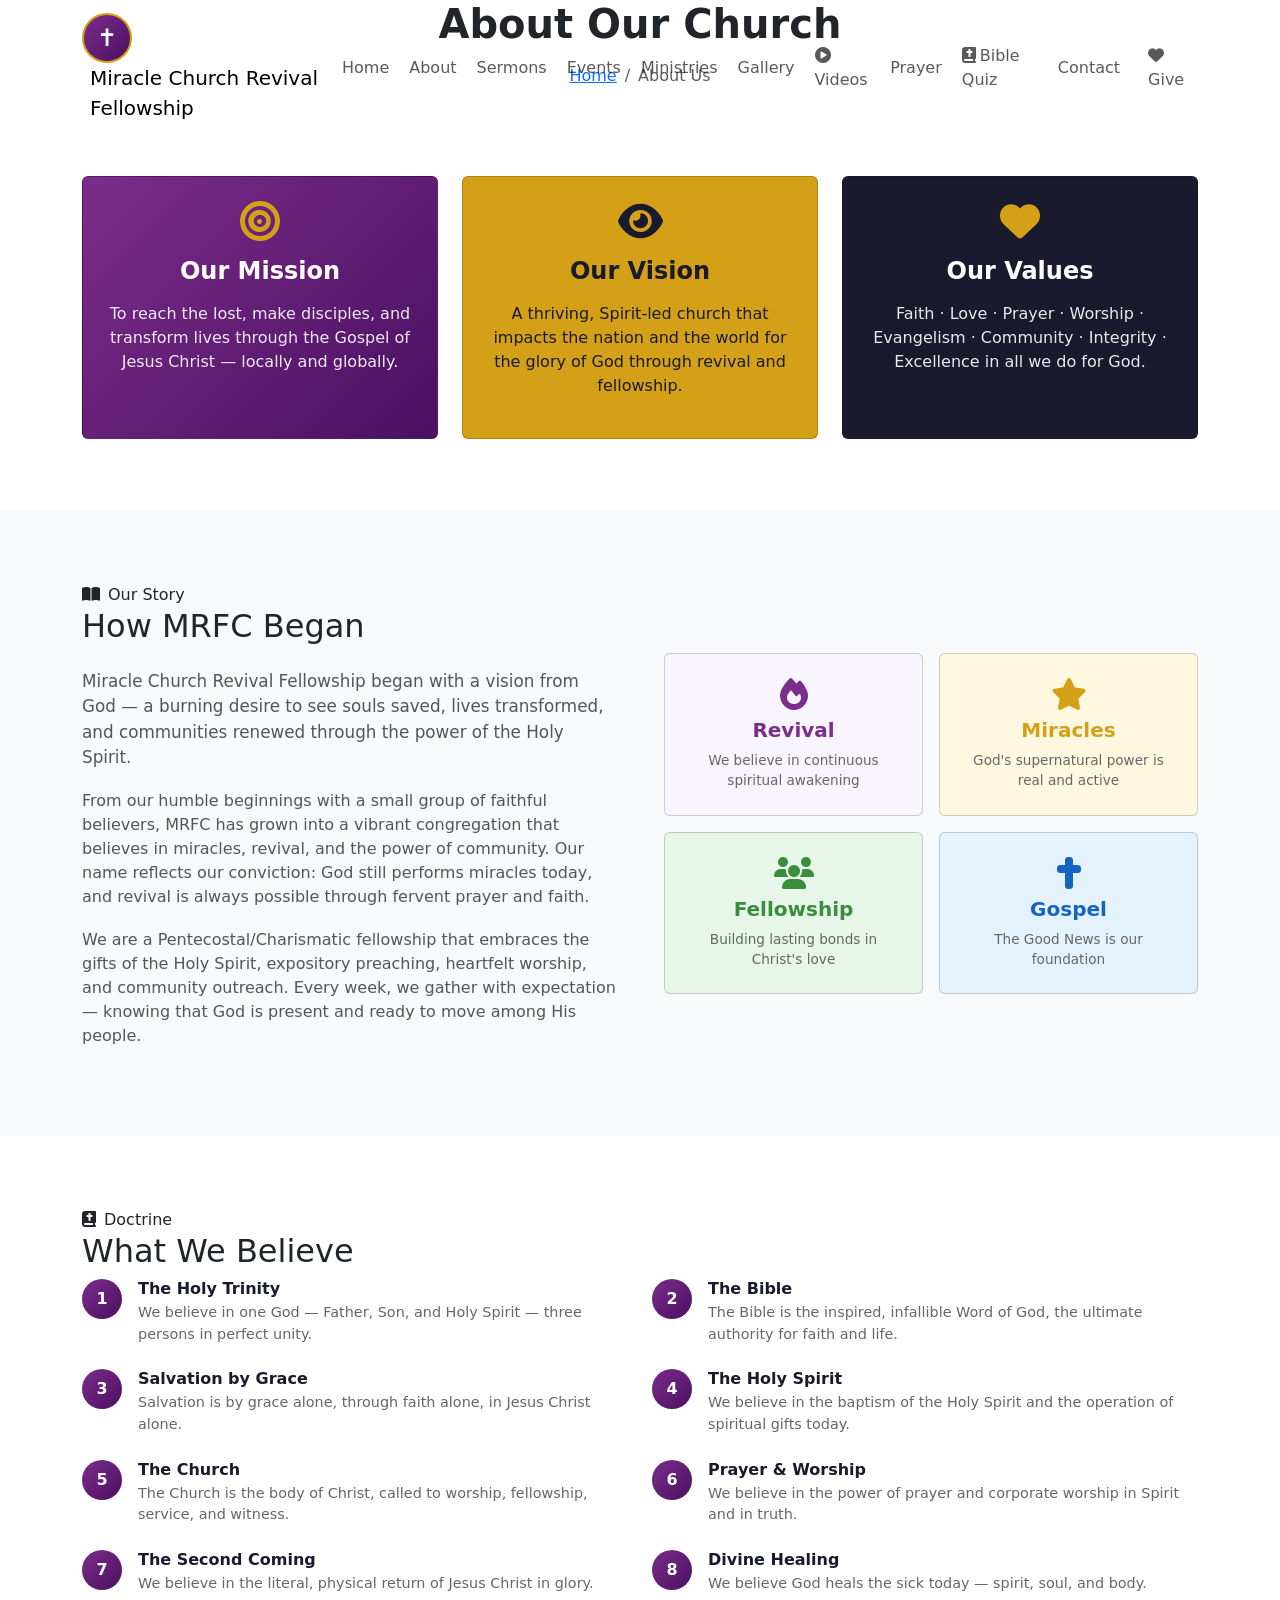
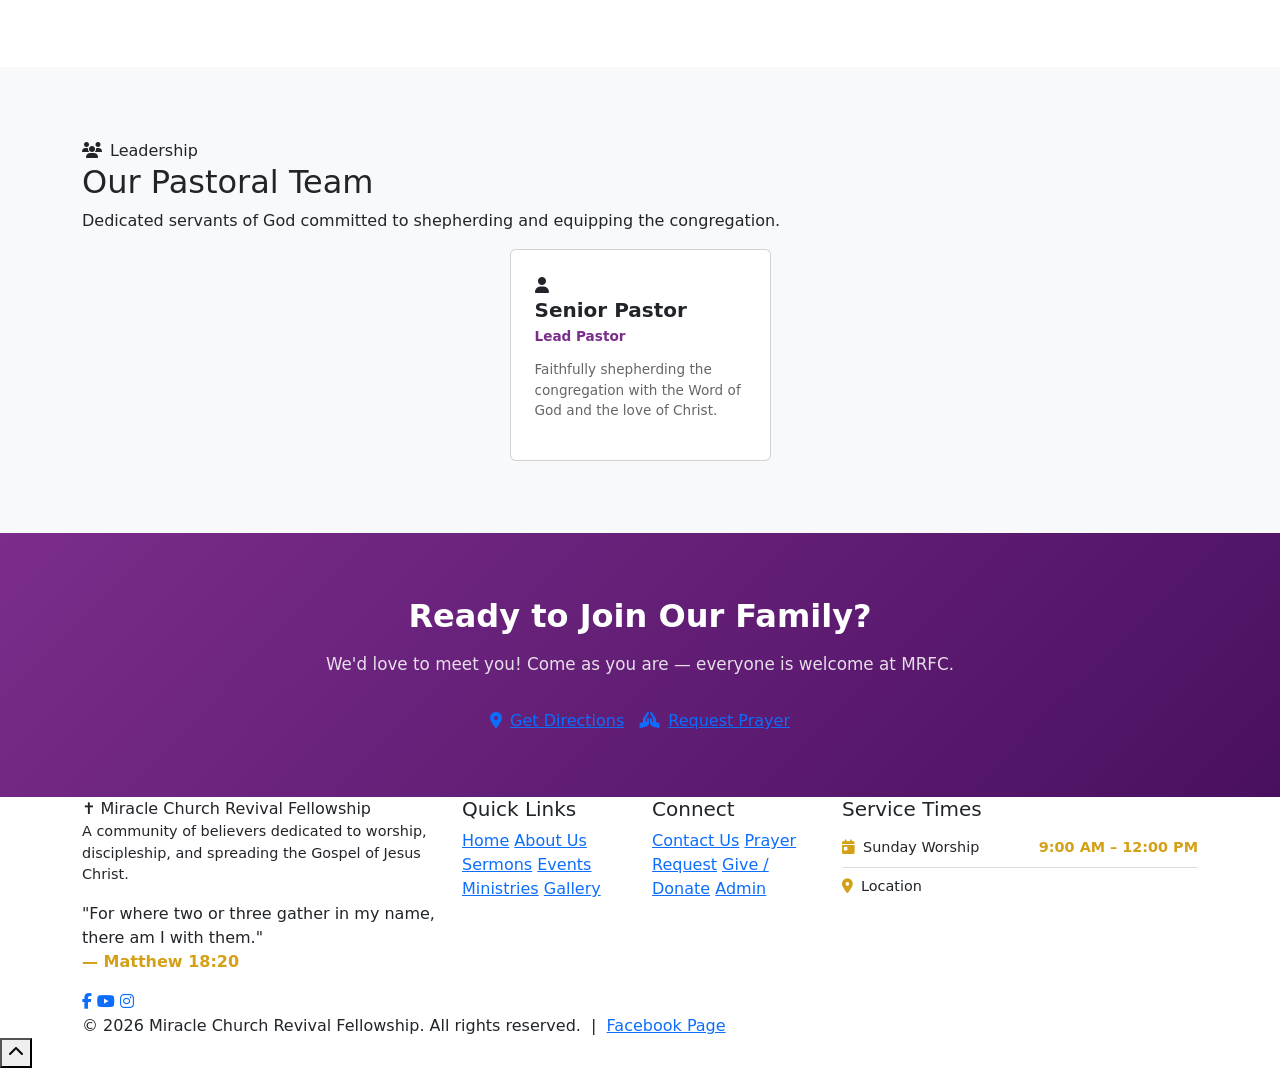
==== about.html @ a83b9168 "Add files via upload" ====
<!DOCTYPE html>
<html lang="en">
<head>
  <meta charset="UTF-8">
  <meta name="viewport" content="width=device-width, initial-scale=1.0">
  <meta name="description" content="Miracle Church Revival Fellowship - A place of worship, community, and spiritual growth. Join us every Sunday!">
  <meta property="og:title" content="Miracle Church Revival Fellowship">
  <meta property="og:description" content="A place of worship, community, and spiritual growth.">
  <meta property="og:type" content="website">
  <title>About Us | Miracle Church Revival Fellowship</title>

  <!-- Bootstrap 5 -->
  <link href="https://cdn.jsdelivr.net/npm/bootstrap@5.3.2/dist/css/bootstrap.min.css" rel="stylesheet">
  <!-- Font Awesome -->
  <link href="https://cdnjs.cloudflare.com/ajax/libs/font-awesome/6.5.0/css/all.min.css" rel="stylesheet">
  <!-- Google Fonts -->
  <link href="https://fonts.googleapis.com/css2?family=Playfair+Display:wght@700;800&family=Inter:wght@400;500;600;700;800&display=swap" rel="stylesheet">
  <!-- Custom CSS -->
  <link rel="stylesheet" href="static/css/style.css">
  
</head>
<body>

<!-- ===== NAVBAR ===== -->
<nav class="navbar navbar-expand-lg fixed-top" aria-label="Main navigation">
  <div class="container">
    <a class="navbar-brand" href="index.html">
      <div style="width:50px;height:50px;border-radius:50%;background:linear-gradient(135deg,#7B2D8B,#4a1060);display:flex;align-items:center;justify-content:center;border:2px solid #D4A017;font-size:1.5rem;color:#fff;">✝</div>
      <div class="brand-text ms-2">
        <div class="church-name">Miracle Church Revival</div>
        <div class="church-sub">Fellowship</div>
      </div>
    </a>

    <button class="navbar-toggler border-0" type="button" data-bs-toggle="collapse" data-bs-target="#navbarNav" aria-controls="navbarNav" aria-expanded="false" aria-label="Toggle navigation">
      <i class="fas fa-bars text-white fs-5"></i>
    </button>

    <div class="collapse navbar-collapse" id="navbarNav">
      <ul class="navbar-nav ms-auto align-items-lg-center gap-lg-1">
        <li class="nav-item"><a class="nav-link" href="index.html">Home</a></li>
        <li class="nav-item"><a class="nav-link" href="about.html">About</a></li>
        <li class="nav-item"><a class="nav-link" href="sermons.html">Sermons</a></li>
        <li class="nav-item"><a class="nav-link" href="events.html">Events</a></li>
        <li class="nav-item"><a class="nav-link" href="ministries.html">Ministries</a></li>
        <li class="nav-item"><a class="nav-link" href="gallery.html">Gallery</a></li>
        <li class="nav-item"><a class="nav-link" href="videos.html"><i class="fas fa-play-circle me-1"></i>Videos</a></li>
        <li class="nav-item"><a class="nav-link" href="prayer-request.html">Prayer</a></li>
        <li class="nav-item"><a class="nav-link" href="quiz.html"><i class="fas fa-bible me-1"></i>Bible Quiz</a></li>
        <li class="nav-item"><a class="nav-link" href="contact.html">Contact</a></li>
        <li class="nav-item ms-lg-2"><a class="nav-link nav-give-btn" href="give.html"><i class="fas fa-heart me-1"></i>Give</a></li>
      </ul>
    </div>
  </div>
</nav>

<!-- ===== MESSAGES ===== -->


<!-- ===== MAIN CONTENT ===== -->
<main>
  

<div class="page-hero">
  <div class="container text-center">
    <h1 class="fw-bold mb-3">About Our Church</h1>
    <nav aria-label="breadcrumb">
      <ol class="breadcrumb justify-content-center">
        <li class="breadcrumb-item"><a href="index.html">Home</a></li>
        <li class="breadcrumb-item active">About Us</li>
      </ol>
    </nav>
  </div>
</div>

<!-- Mission / Vision / Values -->
<section class="py-5 bg-white">
  <div class="container py-4">
    <div class="row g-4 justify-content-center">
      <div class="col-lg-4 col-md-6">
        <div class="card h-100 text-center p-4" style="background:linear-gradient(135deg,#7B2D8B,#4a1060);color:#fff;">
          <i class="fas fa-bullseye fs-1 mb-3" style="color:#D4A017;"></i>
          <h2 class="fw-bold mb-3 h4">Our Mission</h2>
          <p style="opacity:0.9;">To reach the lost, make disciples, and transform lives through the Gospel of Jesus Christ — locally and globally.</p>
        </div>
      </div>
      <div class="col-lg-4 col-md-6">
        <div class="card h-100 text-center p-4" style="background:#D4A017;color:#1a1a2e;">
          <i class="fas fa-eye fs-1 mb-3"></i>
          <h2 class="fw-bold mb-3 h4">Our Vision</h2>
          <p>A thriving, Spirit-led church that impacts the nation and the world for the glory of God through revival and fellowship.</p>
        </div>
      </div>
      <div class="col-lg-4 col-md-6">
        <div class="card h-100 text-center p-4" style="background:#1a1a2e;color:#fff;">
          <i class="fas fa-heart fs-1 mb-3" style="color:#D4A017;"></i>
          <h2 class="fw-bold mb-3 h4">Our Values</h2>
          <p style="opacity:0.9;">Faith · Love · Prayer · Worship · Evangelism · Community · Integrity · Excellence in all we do for God.</p>
        </div>
      </div>
    </div>
  </div>
</section>

<!-- Our Story -->
<section class="py-5 bg-light">
  <div class="container py-4">
    <div class="row align-items-center g-5">
      <div class="col-lg-6">
        <div class="section-label"><i class="fas fa-book-open me-2"></i>Our Story</div>
        <h2 class="section-title">How <span>MRFC</span> Began</h2>
        <div class="section-divider" style="margin:0 0 1.5rem;"></div>
        <p style="color:#555;font-size:1.05rem;margin-bottom:1.2rem;">
          Miracle Church Revival Fellowship began with a vision from God — a burning desire to see souls saved, lives transformed, and communities renewed through the power of the Holy Spirit.
        </p>
        <p style="color:#555;margin-bottom:1.2rem;">
          From our humble beginnings with a small group of faithful believers, MRFC has grown into a vibrant congregation that believes in miracles, revival, and the power of community. Our name reflects our conviction: God still performs miracles today, and revival is always possible through fervent prayer and faith.
        </p>
        <p style="color:#555;">
          We are a Pentecostal/Charismatic fellowship that embraces the gifts of the Holy Spirit, expository preaching, heartfelt worship, and community outreach. Every week, we gather with expectation — knowing that God is present and ready to move among His people.
        </p>
      </div>
      <div class="col-lg-6">
        <div class="row g-3">
          <div class="col-6">
            <div class="card text-center p-4" style="background:#f8f5ff;">
              <i class="fas fa-fire fs-2 mb-2" style="color:#7B2D8B;"></i>
              <h3 class="fw-bold h5" style="color:#7B2D8B;">Revival</h3>
              <p style="font-size:0.85rem;color:#666;margin:0;">We believe in continuous spiritual awakening</p>
            </div>
          </div>
          <div class="col-6">
            <div class="card text-center p-4" style="background:#fff8e1;">
              <i class="fas fa-star fs-2 mb-2" style="color:#D4A017;"></i>
              <h3 class="fw-bold h5" style="color:#D4A017;">Miracles</h3>
              <p style="font-size:0.85rem;color:#666;margin:0;">God's supernatural power is real and active</p>
            </div>
          </div>
          <div class="col-6">
            <div class="card text-center p-4" style="background:#e8f5e9;">
              <i class="fas fa-users fs-2 mb-2" style="color:#388e3c;"></i>
              <h3 class="fw-bold h5" style="color:#388e3c;">Fellowship</h3>
              <p style="font-size:0.85rem;color:#666;margin:0;">Building lasting bonds in Christ's love</p>
            </div>
          </div>
          <div class="col-6">
            <div class="card text-center p-4" style="background:#e3f2fd;">
              <i class="fas fa-cross fs-2 mb-2" style="color:#1565c0;"></i>
              <h3 class="fw-bold h5" style="color:#1565c0;">Gospel</h3>
              <p style="font-size:0.85rem;color:#666;margin:0;">The Good News is our foundation</p>
            </div>
          </div>
        </div>
      </div>
    </div>
  </div>
</section>

<!-- What We Believe -->
<section class="py-5 bg-white">
  <div class="container py-4">
    <div class="section-header">
      <div class="section-label"><i class="fas fa-bible me-2"></i>Doctrine</div>
      <h2 class="section-title">What We <span>Believe</span></h2>
      <div class="section-divider"></div>
    </div>
    <div class="row g-4">
      
      <div class="col-lg-6">
        <div class="d-flex gap-3 align-items-start">
          <div style="min-width:40px;height:40px;background:linear-gradient(135deg,#7B2D8B,#4a1060);border-radius:50%;display:flex;align-items:center;justify-content:center;color:#fff;font-weight:700;">1</div>
          <div>
            <h6 class="fw-bold mb-1" style="color:#1a1a2e;">
              The Holy Trinity
            </h6>
            <p style="color:#666;font-size:0.9rem;margin:0;">
              We believe in one God — Father, Son, and Holy Spirit — three persons in perfect unity.
            </p>
          </div>
        </div>
      </div>
      
      <div class="col-lg-6">
        <div class="d-flex gap-3 align-items-start">
          <div style="min-width:40px;height:40px;background:linear-gradient(135deg,#7B2D8B,#4a1060);border-radius:50%;display:flex;align-items:center;justify-content:center;color:#fff;font-weight:700;">2</div>
          <div>
            <h6 class="fw-bold mb-1" style="color:#1a1a2e;">
              The Bible
            </h6>
            <p style="color:#666;font-size:0.9rem;margin:0;">
              The Bible is the inspired, infallible Word of God, the ultimate authority for faith and life.
            </p>
          </div>
        </div>
      </div>
      
      <div class="col-lg-6">
        <div class="d-flex gap-3 align-items-start">
          <div style="min-width:40px;height:40px;background:linear-gradient(135deg,#7B2D8B,#4a1060);border-radius:50%;display:flex;align-items:center;justify-content:center;color:#fff;font-weight:700;">3</div>
          <div>
            <h6 class="fw-bold mb-1" style="color:#1a1a2e;">
              Salvation by Grace
            </h6>
            <p style="color:#666;font-size:0.9rem;margin:0;">
              Salvation is by grace alone, through faith alone, in Jesus Christ alone.
            </p>
          </div>
        </div>
      </div>
      
      <div class="col-lg-6">
        <div class="d-flex gap-3 align-items-start">
          <div style="min-width:40px;height:40px;background:linear-gradient(135deg,#7B2D8B,#4a1060);border-radius:50%;display:flex;align-items:center;justify-content:center;color:#fff;font-weight:700;">4</div>
          <div>
            <h6 class="fw-bold mb-1" style="color:#1a1a2e;">
              The Holy Spirit
            </h6>
            <p style="color:#666;font-size:0.9rem;margin:0;">
              We believe in the baptism of the Holy Spirit and the operation of spiritual gifts today.
            </p>
          </div>
        </div>
      </div>
      
      <div class="col-lg-6">
        <div class="d-flex gap-3 align-items-start">
          <div style="min-width:40px;height:40px;background:linear-gradient(135deg,#7B2D8B,#4a1060);border-radius:50%;display:flex;align-items:center;justify-content:center;color:#fff;font-weight:700;">5</div>
          <div>
            <h6 class="fw-bold mb-1" style="color:#1a1a2e;">
              The Church
            </h6>
            <p style="color:#666;font-size:0.9rem;margin:0;">
              The Church is the body of Christ, called to worship, fellowship, service, and witness.
            </p>
          </div>
        </div>
      </div>
      
      <div class="col-lg-6">
        <div class="d-flex gap-3 align-items-start">
          <div style="min-width:40px;height:40px;background:linear-gradient(135deg,#7B2D8B,#4a1060);border-radius:50%;display:flex;align-items:center;justify-content:center;color:#fff;font-weight:700;">6</div>
          <div>
            <h6 class="fw-bold mb-1" style="color:#1a1a2e;">
              Prayer & Worship
            </h6>
            <p style="color:#666;font-size:0.9rem;margin:0;">
              We believe in the power of prayer and corporate worship in Spirit and in truth.
            </p>
          </div>
        </div>
      </div>
      
      <div class="col-lg-6">
        <div class="d-flex gap-3 align-items-start">
          <div style="min-width:40px;height:40px;background:linear-gradient(135deg,#7B2D8B,#4a1060);border-radius:50%;display:flex;align-items:center;justify-content:center;color:#fff;font-weight:700;">7</div>
          <div>
            <h6 class="fw-bold mb-1" style="color:#1a1a2e;">
              The Second Coming
            </h6>
            <p style="color:#666;font-size:0.9rem;margin:0;">
              We believe in the literal, physical return of Jesus Christ in glory.
            </p>
          </div>
        </div>
      </div>
      
      <div class="col-lg-6">
        <div class="d-flex gap-3 align-items-start">
          <div style="min-width:40px;height:40px;background:linear-gradient(135deg,#7B2D8B,#4a1060);border-radius:50%;display:flex;align-items:center;justify-content:center;color:#fff;font-weight:700;">8</div>
          <div>
            <h6 class="fw-bold mb-1" style="color:#1a1a2e;">
              Divine Healing
            </h6>
            <p style="color:#666;font-size:0.9rem;margin:0;">
              We believe God heals the sick today — spirit, soul, and body.
            </p>
          </div>
        </div>
      </div>
      
    </div>
  </div>
</section>

<!-- Leadership Team -->
<section class="py-5 bg-light">
  <div class="container py-4">
    <div class="section-header">
      <div class="section-label"><i class="fas fa-users me-2"></i>Leadership</div>
      <h2 class="section-title">Our <span>Pastoral Team</span></h2>
      <div class="section-divider"></div>
      <p class="section-subtitle">Dedicated servants of God committed to shepherding and equipping the congregation.</p>
    </div>
    <div class="row g-4 justify-content-center">
      
      <div class="col-lg-3 col-md-4 col-6">
        <div class="card staff-card h-100 p-4">
          <div class="staff-photo-placeholder"><i class="fas fa-user"></i></div>
          <h3 class="fw-bold mb-1 h5">Senior Pastor</h3>
          <p style="color:#7B2D8B;font-weight:600;font-size:0.85rem;margin-bottom:0.8rem;">Lead Pastor</p>
          <p style="color:#666;font-size:0.85rem;">Faithfully shepherding the congregation with the Word of God and the love of Christ.</p>
        </div>
      </div>
      
    </div>
  </div>
</section>

<!-- Connect CTA -->
<section class="py-5" style="background:linear-gradient(135deg,#7B2D8B,#4a1060);">
  <div class="container py-3 text-center text-white">
    <h2 class="fw-bold mb-3">Ready to Join Our Family?</h2>
    <p style="opacity:0.85;font-size:1.05rem;margin-bottom:2rem;">We'd love to meet you! Come as you are — everyone is welcome at MRFC.</p>
    <div class="d-flex flex-wrap justify-content-center gap-3">
      <a href="contact.html" class="btn-hero-primary"><i class="fas fa-map-marker-alt me-2"></i>Get Directions</a>
      <a href="prayer-request.html" class="btn-hero-outline"><i class="fas fa-hands-praying me-2"></i>Request Prayer</a>
    </div>
  </div>
</section>


</main>

<!-- ===== FOOTER ===== -->
<footer>
  <div class="container">
    <div class="row g-4">
      <!-- Brand -->
      <div class="col-lg-4 col-md-6">
        <div class="footer-brand">✝ Miracle Church Revival Fellowship</div>
        <p style="font-size:0.9rem;margin-bottom:1rem;">A community of believers dedicated to worship, discipleship, and spreading the Gospel of Jesus Christ.</p>
        <div class="footer-verse">
          "For where two or three gather in my name, there am I with them."<br>
          <strong style="color:#D4A017;">— Matthew 18:20</strong>
        </div>
        <div class="social-links mt-3">
          <a href="https://www.facebook.com/miraclerevival.fellowshipchurch" target="_blank" rel="noopener" aria-label="Facebook"><i class="fab fa-facebook-f"></i></a>
          <a href="#" aria-label="YouTube"><i class="fab fa-youtube"></i></a>
          <a href="#" aria-label="Instagram"><i class="fab fa-instagram"></i></a>
        </div>
      </div>
      <!-- Quick Links -->
      <div class="col-lg-2 col-md-6">
        <h5>Quick Links</h5>
        <a href="index.html">Home</a>
        <a href="about.html">About Us</a>
        <a href="sermons.html">Sermons</a>
        <a href="events.html">Events</a>
        <a href="ministries.html">Ministries</a>
        <a href="gallery.html">Gallery</a>
      </div>
      <!-- Connect -->
      <div class="col-lg-2 col-md-6">
        <h5>Connect</h5>
        <a href="contact.html">Contact Us</a>
        <a href="prayer-request.html">Prayer Request</a>
        <a href="give.html">Give / Donate</a>
        <a href="#">Admin</a>
      </div>
      <!-- Service Times -->
      <div class="col-lg-4 col-md-6">
        <h5>Service Times</h5>
        <div style="font-size:0.9rem;">
          <div class="d-flex justify-content-between py-2 border-bottom border-secondary border-opacity-25">
            <span><i class="fas fa-calendar-day me-2" style="color:#D4A017;"></i>Sunday Worship</span>
            <span style="color:#D4A017;font-weight:600;">9:00 AM – 12:00 PM</span>
          </div>
          <div class="d-flex justify-content-between py-2">
            <span><i class="fas fa-map-marker-alt me-2" style="color:#D4A017;"></i>Location</span>
            <span style="color:rgba(255,255,255,0.7);">Surigao del Norte</span>
          </div>
        </div>
      </div>
    </div>
  </div>
  <div class="footer-bottom">
    <div class="container">
      &copy; 2026 Miracle Church Revival Fellowship. All rights reserved. &nbsp;|&nbsp;
      <a href="https://www.facebook.com/miraclerevival.fellowshipchurch" target="_blank" rel="noopener">Facebook Page</a>
    </div>
  </div>
</footer>

<!-- Back to Top -->
<button id="backToTop" aria-label="Back to top"><i class="fas fa-chevron-up"></i></button>

<!-- Gallery Modal -->
<div class="modal fade" id="galleryModal" tabindex="-1" aria-label="Gallery image">
  <div class="modal-dialog modal-lg modal-dialog-centered">
    <div class="modal-content bg-dark border-0">
      <div class="modal-header border-0">
        <button type="button" class="btn-close btn-close-white" data-bs-dismiss="modal" aria-label="Close"></button>
      </div>
      <div class="modal-body text-center p-0">
        <img src="" alt="Gallery" style="max-width:100%;max-height:80vh;object-fit:contain;">
      </div>
    </div>
  </div>
</div>

<!-- Bootstrap JS -->
<script src="https://cdn.jsdelivr.net/npm/bootstrap@5.3.2/dist/js/bootstrap.bundle.min.js"></script>
<!-- Custom JS -->
<script src="static/js/main.js"></script>

</body>
</html>
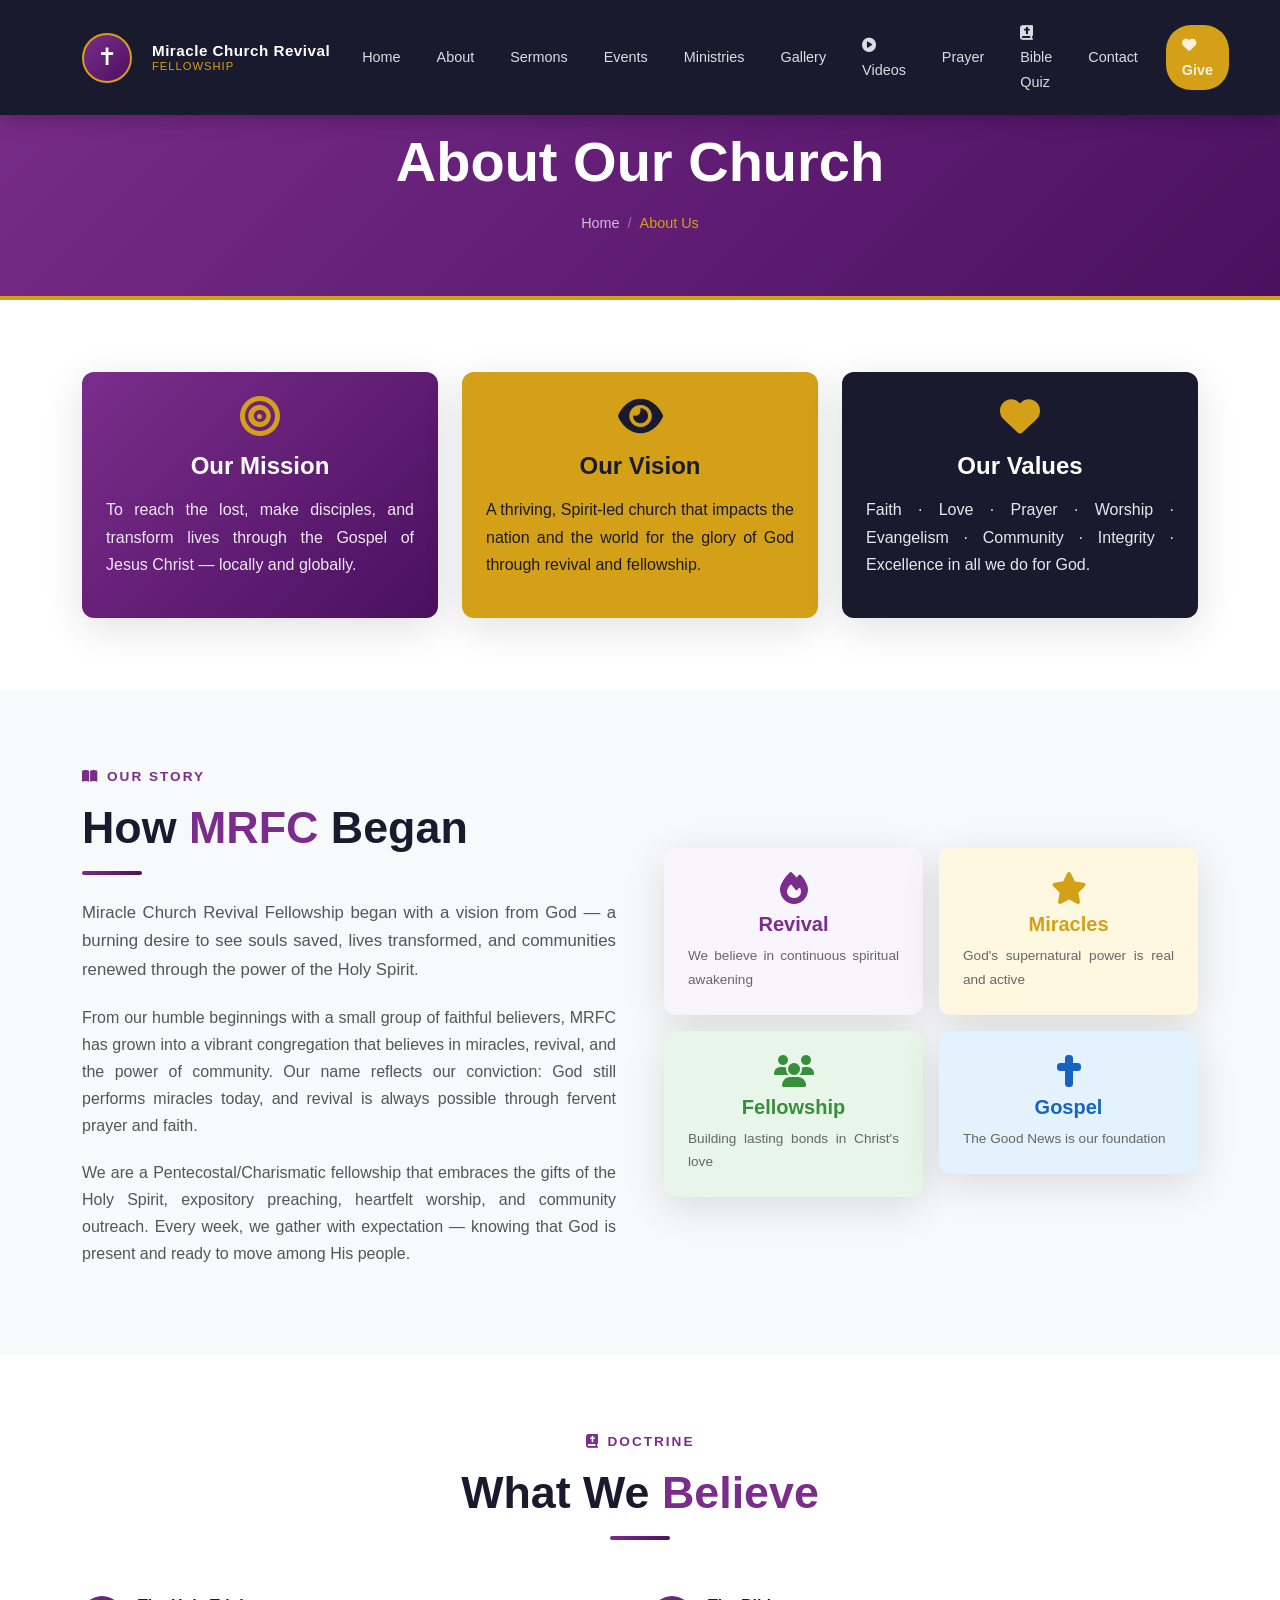
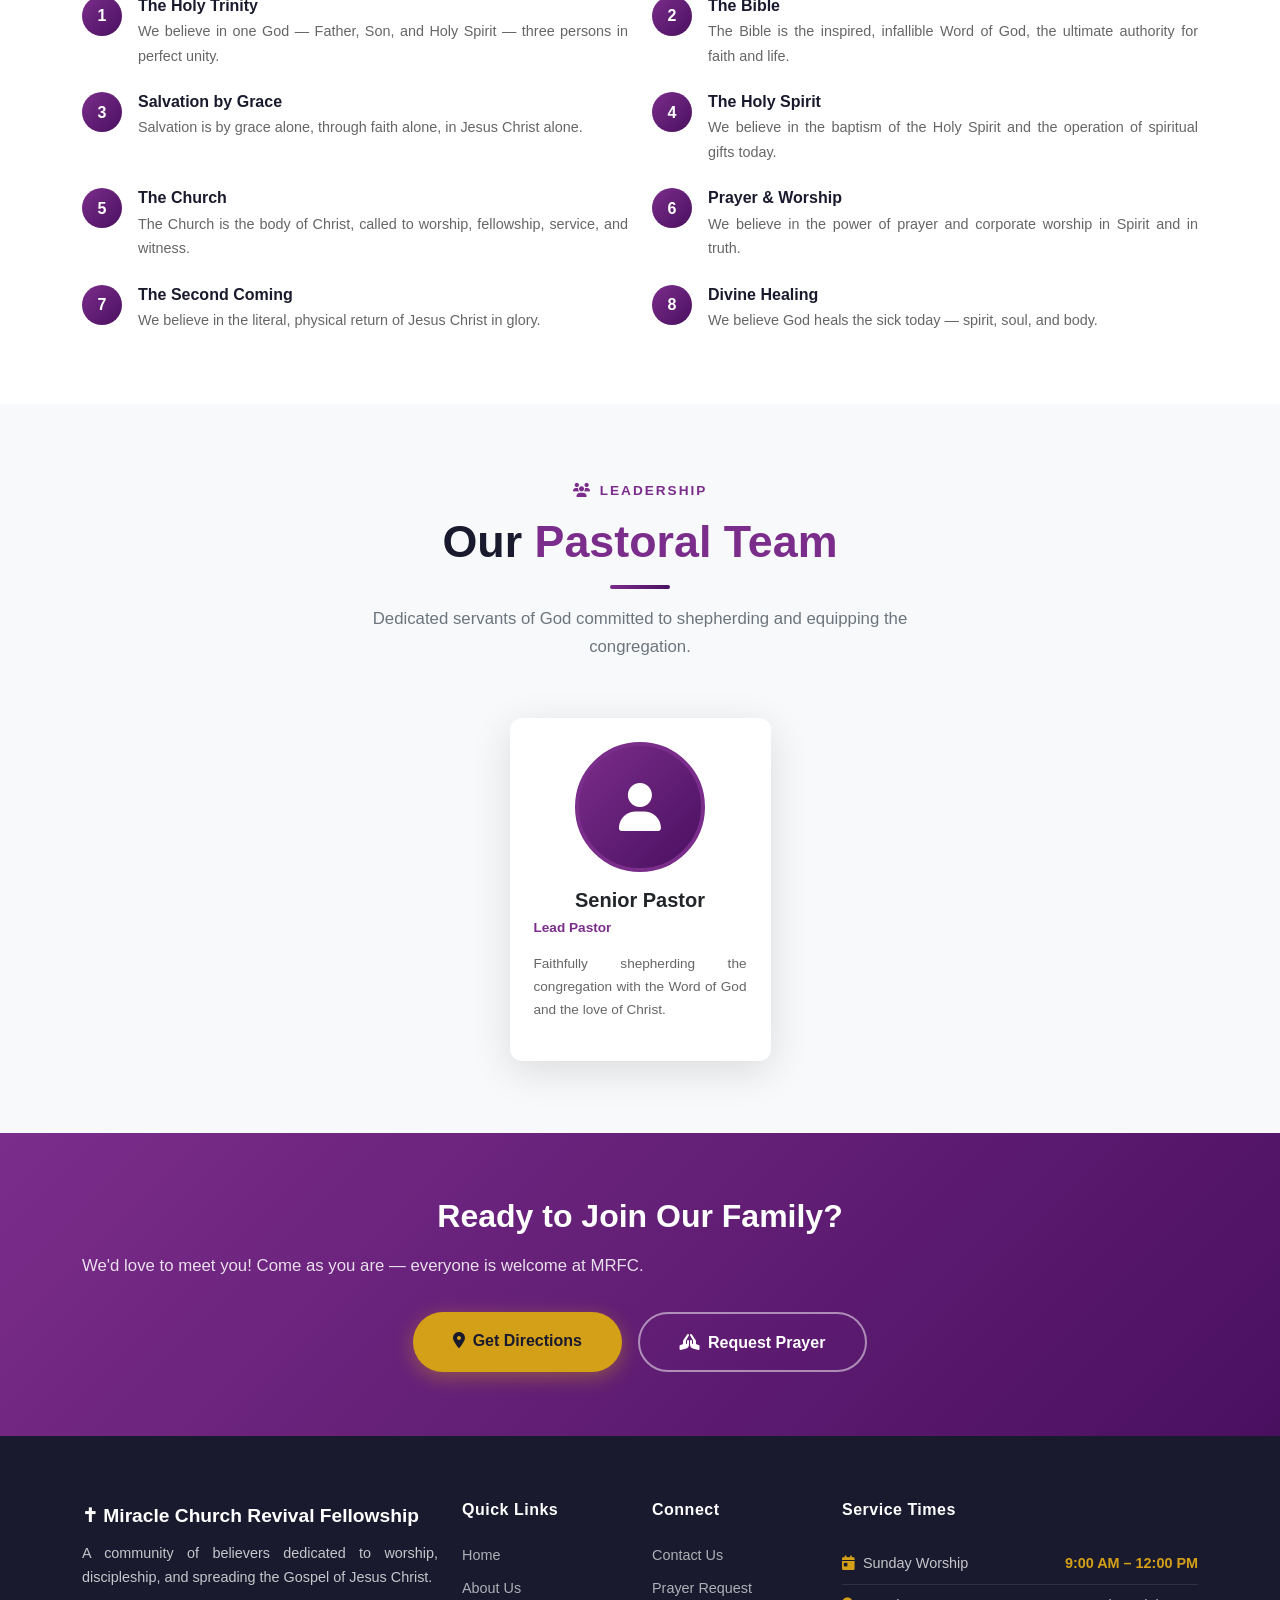
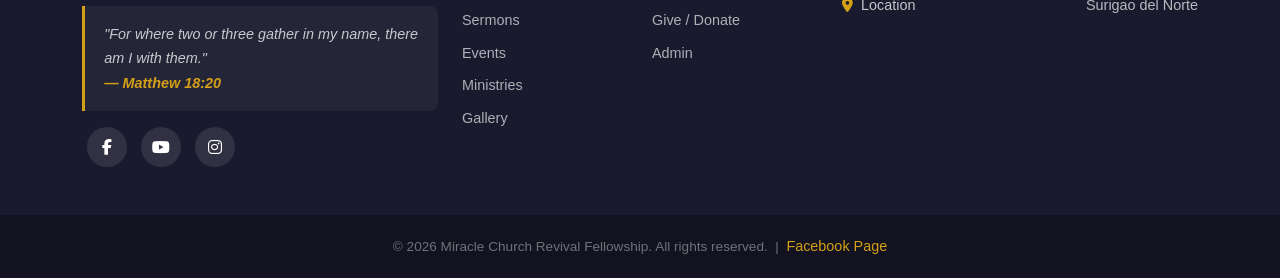
==== commit 8f6d4ec0: "Add files via upload" ====
--- a/about.html
+++ b/about.html
@@ -17,7 +17,924 @@
   <!-- Google Fonts -->
   <link href="https://fonts.googleapis.com/css2?family=Playfair+Display:wght@700;800&family=Inter:wght@400;500;600;700;800&display=swap" rel="stylesheet">
   <!-- Custom CSS -->
-  <link rel="stylesheet" href="static/css/style.css">
+  <style>
+/* ========================================
+   MRFC - Miracle Church Revival Fellowship
+   Main Stylesheet
+======================================== */
+
+:root {
+  --primary: #7B2D8B;
+  --primary-dark: #5a1f68;
+  --primary-light: #9c4aad;
+  --secondary: #D4A017;
+  --secondary-dark: #b88a12;
+  --dark: #1a1a2e;
+  --light: #f8f9fa;
+  --text-muted: #6c757d;
+  --white: #ffffff;
+  --gradient: linear-gradient(135deg, #7B2D8B 0%, #4a1060 100%);
+  --shadow: 0 10px 40px rgba(0,0,0,0.12);
+  --shadow-hover: 0 20px 60px rgba(0,0,0,0.2);
+  --radius: 12px;
+  --transition: all 0.3s ease;
+}
+
+* { box-sizing: border-box; margin: 0; padding: 0; }
+
+body {
+  font-family: 'Segoe UI', Tahoma, Geneva, Verdana, sans-serif;
+  color: #333;
+  line-height: 1.7;
+  overflow-x: hidden;
+}
+
+a { text-decoration: none; color: inherit; transition: var(--transition); }
+img { max-width: 100%; height: auto; }
+
+/* Justify all paragraph text for readability */
+p { text-align: justify; }
+
+/* Keep centered text in designated areas */
+.section-header p,
+.section-subtitle,
+.prayer-bg p,
+.hero-subtitle { text-align: center; }
+
+/* ---- Scrollbar ---- */
+::-webkit-scrollbar { width: 6px; }
+::-webkit-scrollbar-track { background: #f1f1f1; }
+::-webkit-scrollbar-thumb { background: var(--primary); border-radius: 3px; }
+
+/* ======== NAVBAR ======== */
+.navbar {
+  background: var(--dark) !important;
+  padding: 0.8rem 0;
+  transition: var(--transition);
+  box-shadow: 0 2px 20px rgba(0,0,0,0.3);
+}
+
+.navbar.scrolled {
+  background: var(--dark) !important;
+  padding: 0.5rem 0;
+  box-shadow: 0 4px 30px rgba(0,0,0,0.6) !important;
+  border-bottom: 2px solid var(--secondary);
+}
+
+.navbar-brand {
+  display: flex;
+  align-items: center;
+  gap: 12px;
+}
+
+.navbar-brand .brand-logo {
+  width: 50px;
+  height: 50px;
+  border-radius: 50%;
+  border: 2px solid var(--secondary);
+  object-fit: cover;
+}
+
+.brand-text {
+  line-height: 1.2;
+}
+
+.brand-text .church-name {
+  font-size: 0.95rem;
+  font-weight: 700;
+  color: var(--white);
+  letter-spacing: 0.5px;
+}
+
+.brand-text .church-sub {
+  font-size: 0.7rem;
+  color: var(--secondary);
+  letter-spacing: 1px;
+  text-transform: uppercase;
+}
+
+.navbar-nav .nav-link {
+  color: rgba(255,255,255,0.85) !important;
+  font-weight: 500;
+  padding: 0.5rem 1rem !important;
+  border-radius: 6px;
+  transition: var(--transition);
+  font-size: 0.9rem;
+}
+
+.navbar-nav .nav-link:hover,
+.navbar-nav .nav-link.active {
+  color: var(--secondary) !important;
+  background: rgba(255,255,255,0.05);
+}
+
+.nav-give-btn {
+  background: var(--secondary) !important;
+  color: var(--dark) !important;
+  font-weight: 700 !important;
+  padding: 0.4rem 1.2rem !important;
+  border-radius: 25px !important;
+}
+
+.nav-give-btn:hover {
+  background: var(--secondary-dark) !important;
+  transform: translateY(-1px);
+}
+
+/* ======== HERO ======== */
+.hero-section {
+  min-height: 100vh;
+  background: var(--gradient);
+  display: flex;
+  align-items: center;
+  position: relative;
+  overflow: hidden;
+}
+
+.hero-section::before {
+  content: '';
+  position: absolute;
+  inset: 0;
+  background: url('data:image/svg+xml,<svg xmlns="http://www.w3.org/2000/svg" viewBox="0 0 1440 320"><path fill="rgba(255,255,255,0.03)" d="M0,192L48,197.3C96,203,192,213,288,229.3C384,245,480,267,576,261.3C672,256,768,224,864,197.3C960,171,1056,149,1152,154.7C1248,160,1344,192,1392,208L1440,224L1440,320L1392,320C1344,320,1248,320,1152,320C1056,320,960,320,864,320C768,320,672,320,576,320C480,320,384,320,288,320C192,320,96,320,48,320L0,320Z"></path></svg>') bottom no-repeat;
+  background-size: cover;
+}
+
+.hero-section::after {
+  content: '';
+  position: absolute;
+  top: -50%;
+  right: -10%;
+  width: 600px;
+  height: 600px;
+  background: radial-gradient(circle, rgba(255,255,255,0.05) 0%, transparent 70%);
+  border-radius: 50%;
+}
+
+.hero-content {
+  position: relative;
+  z-index: 2;
+}
+
+.hero-badge {
+  display: inline-block;
+  background: rgba(212, 160, 23, 0.2);
+  border: 1px solid var(--secondary);
+  color: var(--secondary);
+  padding: 0.4rem 1.2rem;
+  border-radius: 25px;
+  font-size: 0.85rem;
+  font-weight: 600;
+  letter-spacing: 1px;
+  text-transform: uppercase;
+  margin-bottom: 1.5rem;
+}
+
+.hero-title {
+  font-size: clamp(2.5rem, 6vw, 4.5rem);
+  font-weight: 800;
+  color: var(--white);
+  line-height: 1.1;
+  margin-bottom: 1.5rem;
+}
+
+.hero-title span {
+  color: var(--secondary);
+}
+
+.hero-subtitle {
+  font-size: 1.2rem;
+  color: rgba(255,255,255,0.8);
+  margin-bottom: 2.5rem;
+  max-width: 500px;
+}
+
+.hero-verse {
+  background: rgba(255,255,255,0.1);
+  border-left: 4px solid var(--secondary);
+  padding: 1rem 1.5rem;
+  border-radius: 0 8px 8px 0;
+  margin-bottom: 2.5rem;
+  font-style: italic;
+  color: rgba(255,255,255,0.9);
+  font-size: 1rem;
+}
+
+.hero-buttons {
+  display: flex;
+  gap: 1rem;
+  flex-wrap: wrap;
+}
+
+.btn-hero-primary {
+  background: var(--secondary);
+  color: var(--dark);
+  padding: 0.9rem 2.5rem;
+  border-radius: 30px;
+  font-weight: 700;
+  font-size: 1rem;
+  border: none;
+  transition: var(--transition);
+  box-shadow: 0 5px 20px rgba(212, 160, 23, 0.4);
+}
+
+.btn-hero-primary:hover {
+  background: var(--secondary-dark);
+  transform: translateY(-3px);
+  box-shadow: 0 10px 30px rgba(212, 160, 23, 0.5);
+  color: var(--dark);
+}
+
+.btn-hero-outline {
+  background: transparent;
+  color: var(--white);
+  padding: 0.9rem 2.5rem;
+  border-radius: 30px;
+  font-weight: 600;
+  font-size: 1rem;
+  border: 2px solid rgba(255,255,255,0.5);
+  transition: var(--transition);
+}
+
+.btn-hero-outline:hover {
+  background: rgba(255,255,255,0.1);
+  border-color: var(--white);
+  color: var(--white);
+  transform: translateY(-3px);
+}
+
+.hero-image-wrapper {
+  position: relative;
+  z-index: 2;
+}
+
+.hero-card {
+  background: rgba(255,255,255,0.1);
+  backdrop-filter: blur(20px);
+  border: 1px solid rgba(255,255,255,0.2);
+  border-radius: var(--radius);
+  padding: 2.5rem;
+  text-align: center;
+}
+
+.hero-cross {
+  font-size: 5rem;
+  margin-bottom: 1rem;
+  opacity: 0.9;
+  animation: pulse 2s infinite;
+}
+
+@keyframes pulse {
+  0%, 100% { transform: scale(1); }
+  50% { transform: scale(1.05); }
+}
+
+.service-times-widget h5 {
+  color: var(--secondary);
+  font-weight: 700;
+  margin-bottom: 1.2rem;
+  font-size: 1rem;
+  letter-spacing: 1px;
+  text-transform: uppercase;
+}
+
+.service-item {
+  display: flex;
+  justify-content: space-between;
+  align-items: center;
+  padding: 0.6rem 0;
+  border-bottom: 1px solid rgba(255,255,255,0.1);
+  color: rgba(255,255,255,0.9);
+  font-size: 0.9rem;
+}
+
+.service-item:last-child { border-bottom: none; }
+
+.service-item .day { font-weight: 600; }
+.service-item .time { color: var(--secondary); font-weight: 600; }
+
+/* ======== SECTIONS ======== */
+.section-header {
+  text-align: center;
+  margin-bottom: 3.5rem;
+}
+
+.section-label {
+  display: inline-block;
+  color: var(--primary);
+  font-weight: 700;
+  font-size: 0.85rem;
+  letter-spacing: 2px;
+  text-transform: uppercase;
+  margin-bottom: 0.8rem;
+}
+
+.section-title {
+  font-size: clamp(1.8rem, 4vw, 2.8rem);
+  font-weight: 800;
+  color: var(--dark);
+  margin-bottom: 1rem;
+  line-height: 1.2;
+}
+
+.section-title span { color: var(--primary); }
+
+.section-divider {
+  width: 60px;
+  height: 4px;
+  background: var(--gradient);
+  margin: 1rem auto;
+  border-radius: 2px;
+}
+
+.section-subtitle {
+  color: var(--text-muted);
+  font-size: 1.05rem;
+  max-width: 600px;
+  margin: 0 auto;
+}
+
+/* ======== WELCOME STRIP ======== */
+.welcome-strip {
+  background: var(--gradient);
+  padding: 2rem 0;
+}
+
+.stat-item {
+  text-align: center;
+  color: var(--white);
+  padding: 1rem;
+}
+
+.stat-item .stat-number {
+  font-size: 2.5rem;
+  font-weight: 800;
+  color: var(--secondary);
+  line-height: 1;
+}
+
+.stat-item .stat-label {
+  font-size: 0.85rem;
+  opacity: 0.85;
+  text-transform: uppercase;
+  letter-spacing: 1px;
+  margin-top: 0.3rem;
+}
+
+/* ======== CARDS ======== */
+.card {
+  border: none;
+  border-radius: var(--radius);
+  box-shadow: var(--shadow);
+  transition: var(--transition);
+  overflow: hidden;
+}
+
+.card:hover {
+  transform: translateY(-8px);
+  box-shadow: var(--shadow-hover);
+}
+
+.card-img-top {
+  height: 220px;
+  object-fit: cover;
+}
+
+.sermon-card .card-img-placeholder {
+  height: 220px;
+  background: var(--gradient);
+  display: flex;
+  align-items: center;
+  justify-content: center;
+  font-size: 3rem;
+}
+
+.card-category-badge {
+  display: inline-block;
+  background: var(--primary);
+  color: var(--white);
+  font-size: 0.75rem;
+  padding: 0.25rem 0.8rem;
+  border-radius: 20px;
+  font-weight: 600;
+  text-transform: uppercase;
+  letter-spacing: 0.5px;
+  margin-bottom: 0.8rem;
+}
+
+.event-date-badge {
+  position: absolute;
+  top: 15px;
+  left: 15px;
+  background: var(--secondary);
+  color: var(--dark);
+  text-align: center;
+  padding: 0.5rem 0.8rem;
+  border-radius: 8px;
+  font-weight: 800;
+  line-height: 1;
+  min-width: 55px;
+}
+
+.event-date-badge .month {
+  font-size: 0.7rem;
+  text-transform: uppercase;
+  letter-spacing: 1px;
+}
+
+.event-date-badge .day {
+  font-size: 1.6rem;
+}
+
+/* ======== MINISTRY CARDS ======== */
+.ministry-card {
+  text-align: center;
+  padding: 2.5rem 1.5rem;
+}
+
+.ministry-icon {
+  width: 80px;
+  height: 80px;
+  background: var(--gradient);
+  border-radius: 50%;
+  display: flex;
+  align-items: center;
+  justify-content: center;
+  margin: 0 auto 1.5rem;
+  font-size: 2rem;
+  color: var(--white);
+  transition: var(--transition);
+}
+
+.ministry-card:hover .ministry-icon {
+  transform: scale(1.1) rotate(5deg);
+}
+
+/* ======== PAGE HERO ======== */
+.page-hero {
+  background: var(--gradient);
+  padding: 8rem 0 4rem;
+  margin-top: 0;
+  position: relative;
+  overflow: hidden;
+}
+
+.page-hero::after {
+  content: '';
+  position: absolute;
+  bottom: 0;
+  left: 0;
+  right: 0;
+  height: 4px;
+  background: var(--secondary);
+}
+
+.page-hero h1 {
+  color: var(--white);
+  font-size: clamp(2rem, 5vw, 3.5rem);
+  font-weight: 800;
+}
+
+.page-hero .breadcrumb {
+  background: transparent;
+  padding: 0;
+  margin: 0;
+}
+
+.page-hero .breadcrumb-item,
+.page-hero .breadcrumb-item a {
+  color: rgba(255,255,255,0.7);
+  font-size: 0.9rem;
+}
+
+.page-hero .breadcrumb-item.active { color: var(--secondary); }
+
+.page-hero .breadcrumb-item + .breadcrumb-item::before { color: rgba(255,255,255,0.4); }
+
+/* ======== SERMON FILTER ======== */
+.filter-btn {
+  border: 2px solid var(--primary);
+  color: var(--primary);
+  background: transparent;
+  padding: 0.4rem 1.2rem;
+  border-radius: 25px;
+  font-size: 0.85rem;
+  font-weight: 600;
+  transition: var(--transition);
+  cursor: pointer;
+}
+
+.filter-btn:hover,
+.filter-btn.active {
+  background: var(--primary);
+  color: var(--white);
+}
+
+/* ======== STAFF CARDS ======== */
+.staff-card {
+  text-align: center;
+}
+
+.staff-photo {
+  width: 130px;
+  height: 130px;
+  border-radius: 50%;
+  object-fit: cover;
+  border: 4px solid var(--primary);
+  margin: 0 auto 1rem;
+}
+
+.staff-photo-placeholder {
+  width: 130px;
+  height: 130px;
+  border-radius: 50%;
+  background: var(--gradient);
+  display: flex;
+  align-items: center;
+  justify-content: center;
+  font-size: 3rem;
+  margin: 0 auto 1rem;
+  border: 4px solid var(--primary);
+  color: var(--white);
+}
+
+/* ======== GALLERY ======== */
+.gallery-item {
+  overflow: hidden;
+  border-radius: var(--radius);
+  cursor: pointer;
+  position: relative;
+}
+
+.gallery-item img {
+  width: 100%;
+  height: 250px;
+  object-fit: cover;
+  transition: transform 0.5s ease;
+}
+
+.gallery-item:hover img { transform: scale(1.1); }
+
+.gallery-overlay {
+  position: absolute;
+  inset: 0;
+  background: rgba(123, 45, 139, 0.7);
+  display: flex;
+  align-items: center;
+  justify-content: center;
+  opacity: 0;
+  transition: var(--transition);
+  border-radius: var(--radius);
+}
+
+.gallery-item:hover .gallery-overlay { opacity: 1; }
+
+/* ======== CONTACT ======== */
+.contact-info-card {
+  background: var(--gradient);
+  color: var(--white);
+  border-radius: var(--radius);
+  padding: 2.5rem;
+}
+
+.contact-info-item {
+  display: flex;
+  gap: 1rem;
+  margin-bottom: 1.5rem;
+  align-items: flex-start;
+}
+
+.contact-icon {
+  width: 45px;
+  height: 45px;
+  background: rgba(255,255,255,0.15);
+  border-radius: 50%;
+  display: flex;
+  align-items: center;
+  justify-content: center;
+  flex-shrink: 0;
+  font-size: 1.1rem;
+}
+
+/* ======== GIVE / DONATE ======== */
+.give-card {
+  background: var(--gradient);
+  color: var(--white);
+  padding: 2.5rem;
+  border-radius: var(--radius);
+  text-align: center;
+}
+
+.give-amount-btn {
+  border: 2px solid rgba(255,255,255,0.5);
+  color: var(--white);
+  background: transparent;
+  padding: 0.6rem 1.5rem;
+  border-radius: 25px;
+  font-size: 1rem;
+  font-weight: 700;
+  transition: var(--transition);
+  margin: 0.3rem;
+  cursor: pointer;
+}
+
+.give-amount-btn:hover,
+.give-amount-btn.selected {
+  background: var(--secondary);
+  border-color: var(--secondary);
+  color: var(--dark);
+}
+
+/* ======== BUTTONS ======== */
+.btn-primary-custom {
+  background: var(--gradient);
+  color: var(--white);
+  padding: 0.8rem 2rem;
+  border-radius: 30px;
+  font-weight: 600;
+  border: none;
+  transition: var(--transition);
+  display: inline-block;
+}
+
+.btn-primary-custom:hover {
+  opacity: 0.9;
+  transform: translateY(-2px);
+  box-shadow: 0 8px 25px rgba(123, 45, 139, 0.4);
+  color: var(--white);
+}
+
+.btn-outline-primary-custom {
+  background: transparent;
+  color: var(--primary);
+  padding: 0.8rem 2rem;
+  border-radius: 30px;
+  font-weight: 600;
+  border: 2px solid var(--primary);
+  transition: var(--transition);
+  display: inline-block;
+}
+
+.btn-outline-primary-custom:hover {
+  background: var(--primary);
+  color: var(--white);
+  transform: translateY(-2px);
+}
+
+/* ======== FORMS ======== */
+.form-control:focus {
+  border-color: var(--primary-light);
+  box-shadow: 0 0 0 0.25rem rgba(123, 45, 139, 0.15);
+}
+
+.form-section {
+  background: var(--white);
+  border-radius: var(--radius);
+  padding: 2.5rem;
+  box-shadow: var(--shadow);
+}
+
+/* ======== ALERT MESSAGES ======== */
+.messages-container { position: fixed; top: 80px; right: 20px; z-index: 9999; width: 350px; }
+.alert { border-radius: var(--radius); border: none; box-shadow: var(--shadow); }
+.alert-success { background: #d4edda; color: #155724; }
+
+/* ======== VIDEO EMBED ======== */
+.video-embed-wrapper {
+  position: relative;
+  padding-top: 56.25%;
+  border-radius: var(--radius);
+  overflow: hidden;
+  box-shadow: var(--shadow);
+}
+
+.video-embed-wrapper iframe {
+  position: absolute;
+  top: 0; left: 0;
+  width: 100%; height: 100%;
+  border: none;
+}
+
+/* ======== PRAYER SECTION ======== */
+.prayer-bg {
+  background: var(--gradient);
+  color: var(--white);
+  border-radius: var(--radius);
+  padding: 3rem;
+  text-align: center;
+}
+
+/* ======== SOCIAL LINKS ======== */
+.social-links a {
+  display: inline-flex;
+  align-items: center;
+  justify-content: center;
+  width: 40px;
+  height: 40px;
+  background: rgba(255,255,255,0.1);
+  border-radius: 50%;
+  color: var(--white);
+  font-size: 1rem;
+  transition: var(--transition);
+  margin: 0 0.3rem;
+}
+
+.social-links a:hover {
+  background: var(--secondary);
+  color: var(--dark);
+  transform: translateY(-3px);
+}
+
+/* ======== FOOTER ======== */
+footer {
+  background: var(--dark);
+  color: rgba(255,255,255,0.75);
+  padding: 4rem 0 0;
+}
+
+footer h5 {
+  color: var(--white);
+  font-weight: 700;
+  margin-bottom: 1.5rem;
+  font-size: 1rem;
+  letter-spacing: 0.5px;
+}
+
+footer .footer-brand {
+  font-size: 1.2rem;
+  font-weight: 800;
+  color: var(--white);
+  margin-bottom: 0.5rem;
+}
+
+footer a {
+  color: rgba(255,255,255,0.65);
+  transition: var(--transition);
+  display: block;
+  margin-bottom: 0.5rem;
+  font-size: 0.9rem;
+}
+
+footer a:hover { color: var(--secondary); padding-left: 5px; }
+
+.footer-verse {
+  background: rgba(255,255,255,0.05);
+  border-left: 3px solid var(--secondary);
+  padding: 1rem 1.2rem;
+  border-radius: 0 8px 8px 0;
+  font-style: italic;
+  font-size: 0.9rem;
+  margin-top: 1rem;
+}
+
+.footer-bottom {
+  background: rgba(0,0,0,0.3);
+  margin-top: 3rem;
+  padding: 1.2rem 0;
+  text-align: center;
+  font-size: 0.85rem;
+  color: rgba(255,255,255,0.4);
+}
+
+.footer-bottom a { color: var(--secondary); display: inline; }
+
+/* ======== BACK TO TOP ======== */
+#backToTop {
+  position: fixed;
+  bottom: 30px;
+  right: 30px;
+  width: 45px;
+  height: 45px;
+  background: var(--gradient);
+  color: var(--white);
+  border: none;
+  border-radius: 50%;
+  font-size: 1.2rem;
+  cursor: pointer;
+  opacity: 0;
+  visibility: hidden;
+  transition: var(--transition);
+  z-index: 999;
+  box-shadow: 0 5px 20px rgba(123, 45, 139, 0.4);
+}
+
+#backToTop.visible { opacity: 1; visibility: visible; }
+#backToTop:hover { transform: translateY(-3px); }
+
+/* ======== RESPONSIVE ======== */
+
+/* --- Navbar collapse (below lg = 992px) --- */
+@media (max-width: 991.98px) {
+  .navbar-collapse {
+    background: var(--dark);
+    border-top: 1px solid rgba(255,255,255,0.08);
+    margin: 0.5rem -1rem 0;
+    padding: 0.5rem 1rem 1rem;
+    border-radius: 0 0 var(--radius) var(--radius);
+    box-shadow: 0 8px 20px rgba(0,0,0,0.3);
+  }
+  .navbar-nav .nav-link {
+    padding: 0.65rem 0.8rem !important;
+    border-bottom: 1px solid rgba(255,255,255,0.05);
+    border-radius: 0 !important;
+  }
+  .navbar-nav li:last-child .nav-link { border-bottom: none; }
+  .nav-give-btn {
+    display: inline-block !important;
+    margin-top: 0.5rem;
+    border-radius: 25px !important;
+  }
+}
+
+/* --- Mobile (below md = 768px) --- */
+@media (max-width: 767.98px) {
+
+  /* Hero */
+  .hero-section { padding: 5rem 0 3rem; min-height: auto; }
+  .hero-card { margin-top: 2rem; padding: 1.5rem; }
+  .hero-cross { font-size: 3rem; margin-bottom: 0.5rem; }
+  .hero-verse { padding: 0.8rem 1rem; font-size: 0.9rem; }
+  .hero-subtitle { font-size: 1rem; }
+  .hero-buttons {
+    flex-direction: column;
+    gap: 0.7rem;
+  }
+  .btn-hero-primary,
+  .btn-hero-outline {
+    padding: 0.8rem 1.5rem;
+    font-size: 0.9rem;
+    width: 100%;
+    text-align: center;
+    display: block;
+  }
+
+  /* Page hero */
+  .page-hero { padding: 6rem 0 2.5rem; }
+  .page-hero h1 { font-size: clamp(1.6rem, 7vw, 2.2rem); }
+
+  /* Sections */
+  .section-header { margin-bottom: 2.5rem; }
+  .section-title { font-size: clamp(1.5rem, 6vw, 2rem); }
+
+  /* Prayer CTA */
+  .prayer-bg { padding: 2rem 1.2rem; }
+  .prayer-bg .btn-hero-primary,
+  .prayer-bg .btn-hero-outline {
+    display: block !important;
+    width: 100% !important;
+    margin: 0.4rem 0 !important;
+    text-align: center;
+  }
+
+  /* Cards — disable hover lift on touch screens */
+  .card:hover { transform: none; box-shadow: var(--shadow); }
+  .ministry-card { padding: 1.5rem 1rem; }
+
+  /* Gallery */
+  .gallery-item img { height: 160px; }
+
+  /* Contact */
+  .contact-info-card { padding: 1.5rem; }
+  .contact-info-item { gap: 0.8rem; }
+  .contact-icon { width: 38px; height: 38px; font-size: 0.95rem; flex-shrink: 0; }
+
+  /* Forms */
+  .form-section { padding: 1.5rem; }
+
+  /* Buttons */
+  .btn-primary-custom,
+  .btn-outline-primary-custom {
+    padding: 0.7rem 1.5rem;
+    font-size: 0.9rem;
+  }
+
+  /* Footer */
+  footer { padding: 2.5rem 0 0; }
+  footer h5 { margin-bottom: 0.8rem; }
+
+  /* Back to top */
+  #backToTop { bottom: 20px; right: 15px; width: 40px; height: 40px; font-size: 1rem; }
+
+  /* Alerts / messages */
+  .messages-container { width: calc(100% - 30px); right: 15px; top: 70px; }
+}
+
+/* --- Small phones (below 480px) --- */
+@media (max-width: 479.98px) {
+  .hero-badge { font-size: 0.72rem; padding: 0.3rem 0.8rem; }
+  .service-item { font-size: 0.82rem; }
+  .event-date-badge .day { font-size: 1.2rem; }
+  .event-date-badge { padding: 0.4rem 0.6rem; min-width: 45px; }
+  .gallery-item img { height: 130px; }
+  .staff-photo,
+  .staff-photo-placeholder { width: 100px; height: 100px; font-size: 2.2rem; }
+  .ministry-icon { width: 65px; height: 65px; font-size: 1.6rem; }
+  .hero-card { padding: 1.2rem; }
+  .prayer-bg { padding: 1.5rem 1rem; }
+  .contact-info-card { padding: 1.2rem; }
+  .form-section { padding: 1.2rem; }
+}
+
+</style>
   
 </head>
 <body>
@@ -402,7 +1319,119 @@
 <!-- Bootstrap JS -->
 <script src="https://cdn.jsdelivr.net/npm/bootstrap@5.3.2/dist/js/bootstrap.bundle.min.js"></script>
 <!-- Custom JS -->
-<script src="static/js/main.js"></script>
+<script>
+// MRFC Church - Main JavaScript
+
+document.addEventListener('DOMContentLoaded', function () {
+
+  // Navbar scroll effect
+  const navbar = document.querySelector('.navbar');
+  window.addEventListener('scroll', function () {
+    if (window.scrollY > 50) {
+      navbar.classList.add('scrolled');
+    } else {
+      navbar.classList.remove('scrolled');
+    }
+  });
+
+  // Back to top button
+  const backToTop = document.getElementById('backToTop');
+  if (backToTop) {
+    window.addEventListener('scroll', function () {
+      if (window.scrollY > 300) {
+        backToTop.classList.add('visible');
+      } else {
+        backToTop.classList.remove('visible');
+      }
+    });
+    backToTop.addEventListener('click', function () {
+      window.scrollTo({ top: 0, behavior: 'smooth' });
+    });
+  }
+
+  // Auto-dismiss alerts
+  const alerts = document.querySelectorAll('.alert');
+  alerts.forEach(function (alert) {
+    setTimeout(function () {
+      const bsAlert = new bootstrap.Alert(alert);
+      bsAlert.close();
+    }, 5000);
+  });
+
+  // Animate counters
+  const counters = document.querySelectorAll('.stat-number[data-target]');
+  counters.forEach(function (counter) {
+    const target = parseInt(counter.getAttribute('data-target'));
+    const suffix = counter.getAttribute('data-suffix') || '';
+    let current = 0;
+    const step = Math.ceil(target / 60);
+    const timer = setInterval(function () {
+      current += step;
+      if (current >= target) {
+        current = target;
+        clearInterval(timer);
+      }
+      counter.textContent = current + suffix;
+    }, 30);
+  });
+
+  // Smooth scroll for anchor links
+  document.querySelectorAll('a[href^="#"]').forEach(function (anchor) {
+    anchor.addEventListener('click', function (e) {
+      const target = document.querySelector(this.getAttribute('href'));
+      if (target) {
+        e.preventDefault();
+        target.scrollIntoView({ behavior: 'smooth', block: 'start' });
+      }
+    });
+  });
+
+  // Sermon category filter
+  const filterBtns = document.querySelectorAll('.filter-btn');
+  filterBtns.forEach(function (btn) {
+    btn.addEventListener('click', function () {
+      const category = this.dataset.category;
+      window.location.href = '/sermons/' + (category ? '?category=' + category : '');
+    });
+  });
+
+  // Give amount buttons
+  const giveAmountBtns = document.querySelectorAll('.give-amount-btn');
+  giveAmountBtns.forEach(function (btn) {
+    btn.addEventListener('click', function () {
+      giveAmountBtns.forEach(function (b) { b.classList.remove('selected'); });
+      this.classList.add('selected');
+      const amountInput = document.getElementById('giveAmount');
+      if (amountInput && this.dataset.amount) {
+        amountInput.value = this.dataset.amount;
+      }
+    });
+  });
+
+  // Gallery lightbox (simple)
+  const galleryItems = document.querySelectorAll('.gallery-item');
+  galleryItems.forEach(function (item) {
+    item.addEventListener('click', function () {
+      const imgSrc = this.querySelector('img').src;
+      const modal = document.getElementById('galleryModal');
+      if (modal) {
+        modal.querySelector('.modal-body img').src = imgSrc;
+        const bsModal = new bootstrap.Modal(modal);
+        bsModal.show();
+      }
+    });
+  });
+
+  // Active nav link
+  const currentPath = window.location.pathname;
+  document.querySelectorAll('.navbar-nav .nav-link').forEach(function (link) {
+    if (link.getAttribute('href') === currentPath) {
+      link.classList.add('active');
+    }
+  });
+});
+
+</script>
 
 </body>
 </html>
